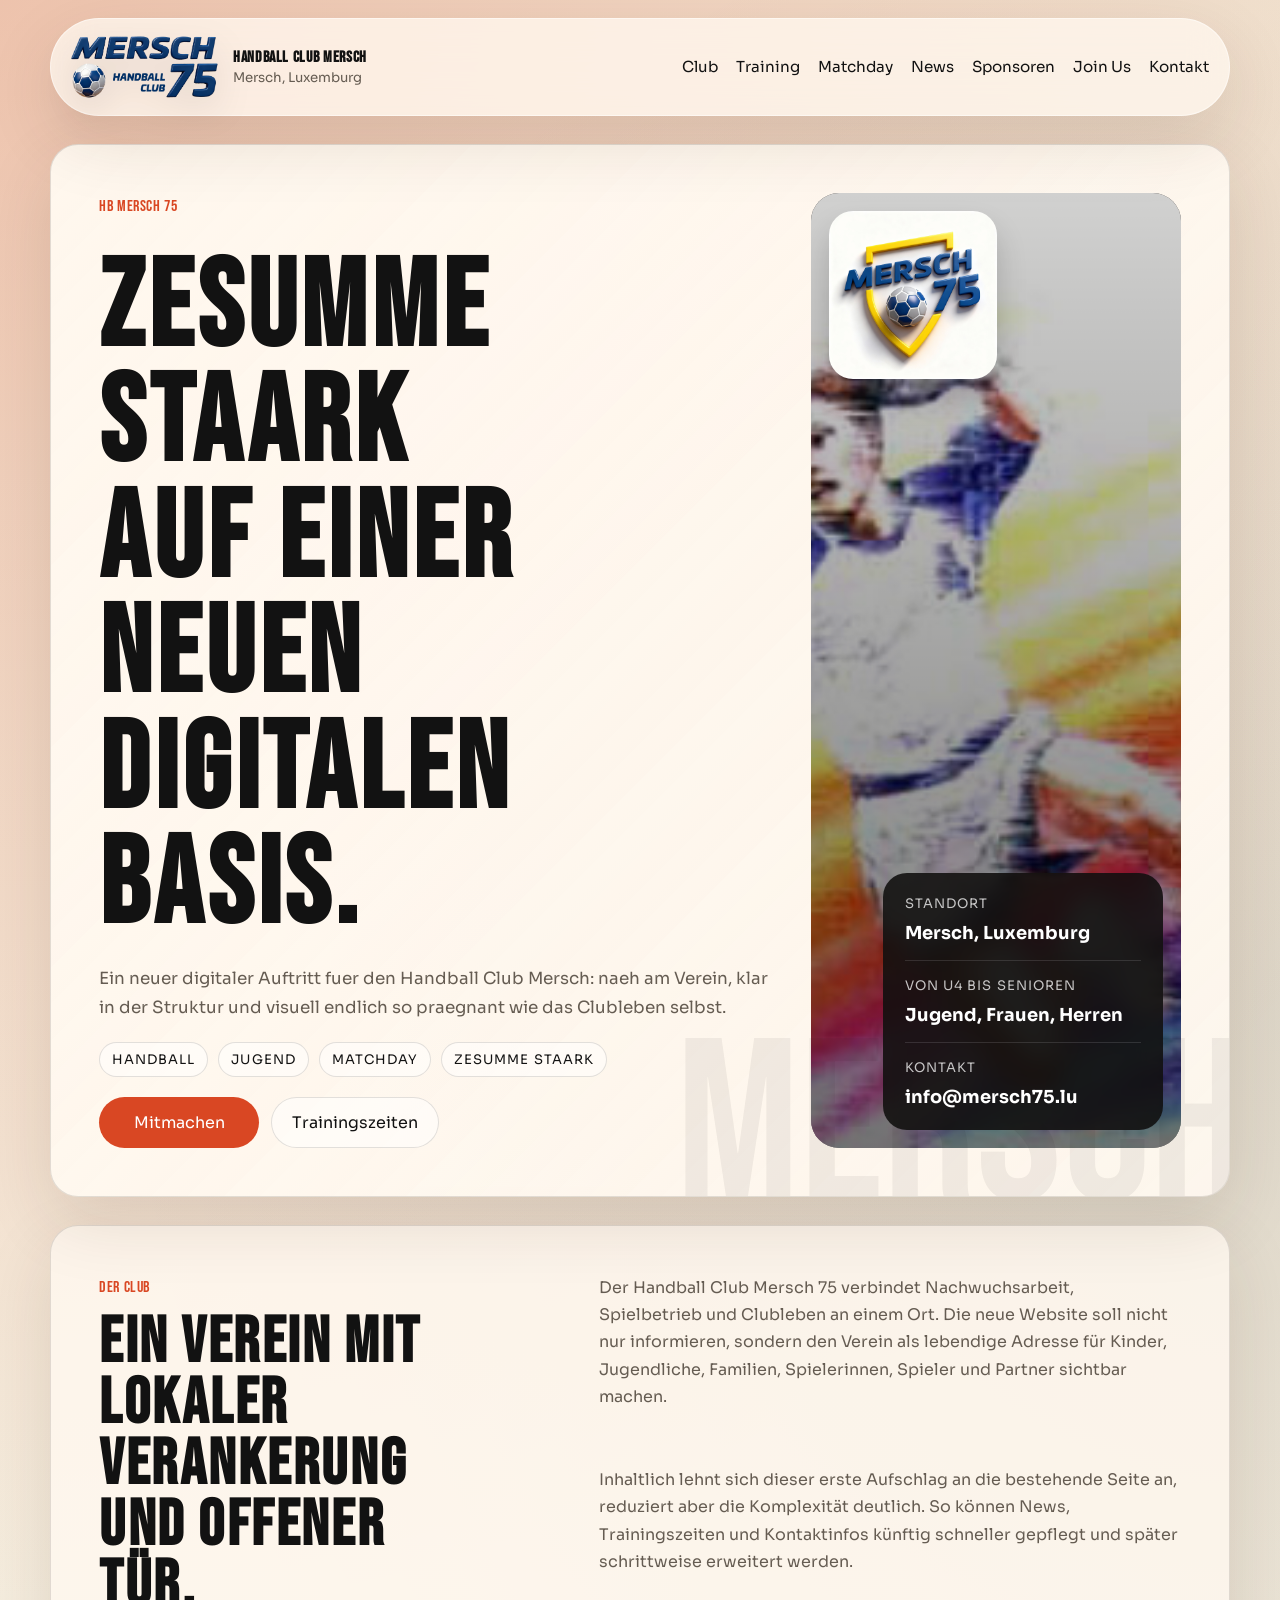
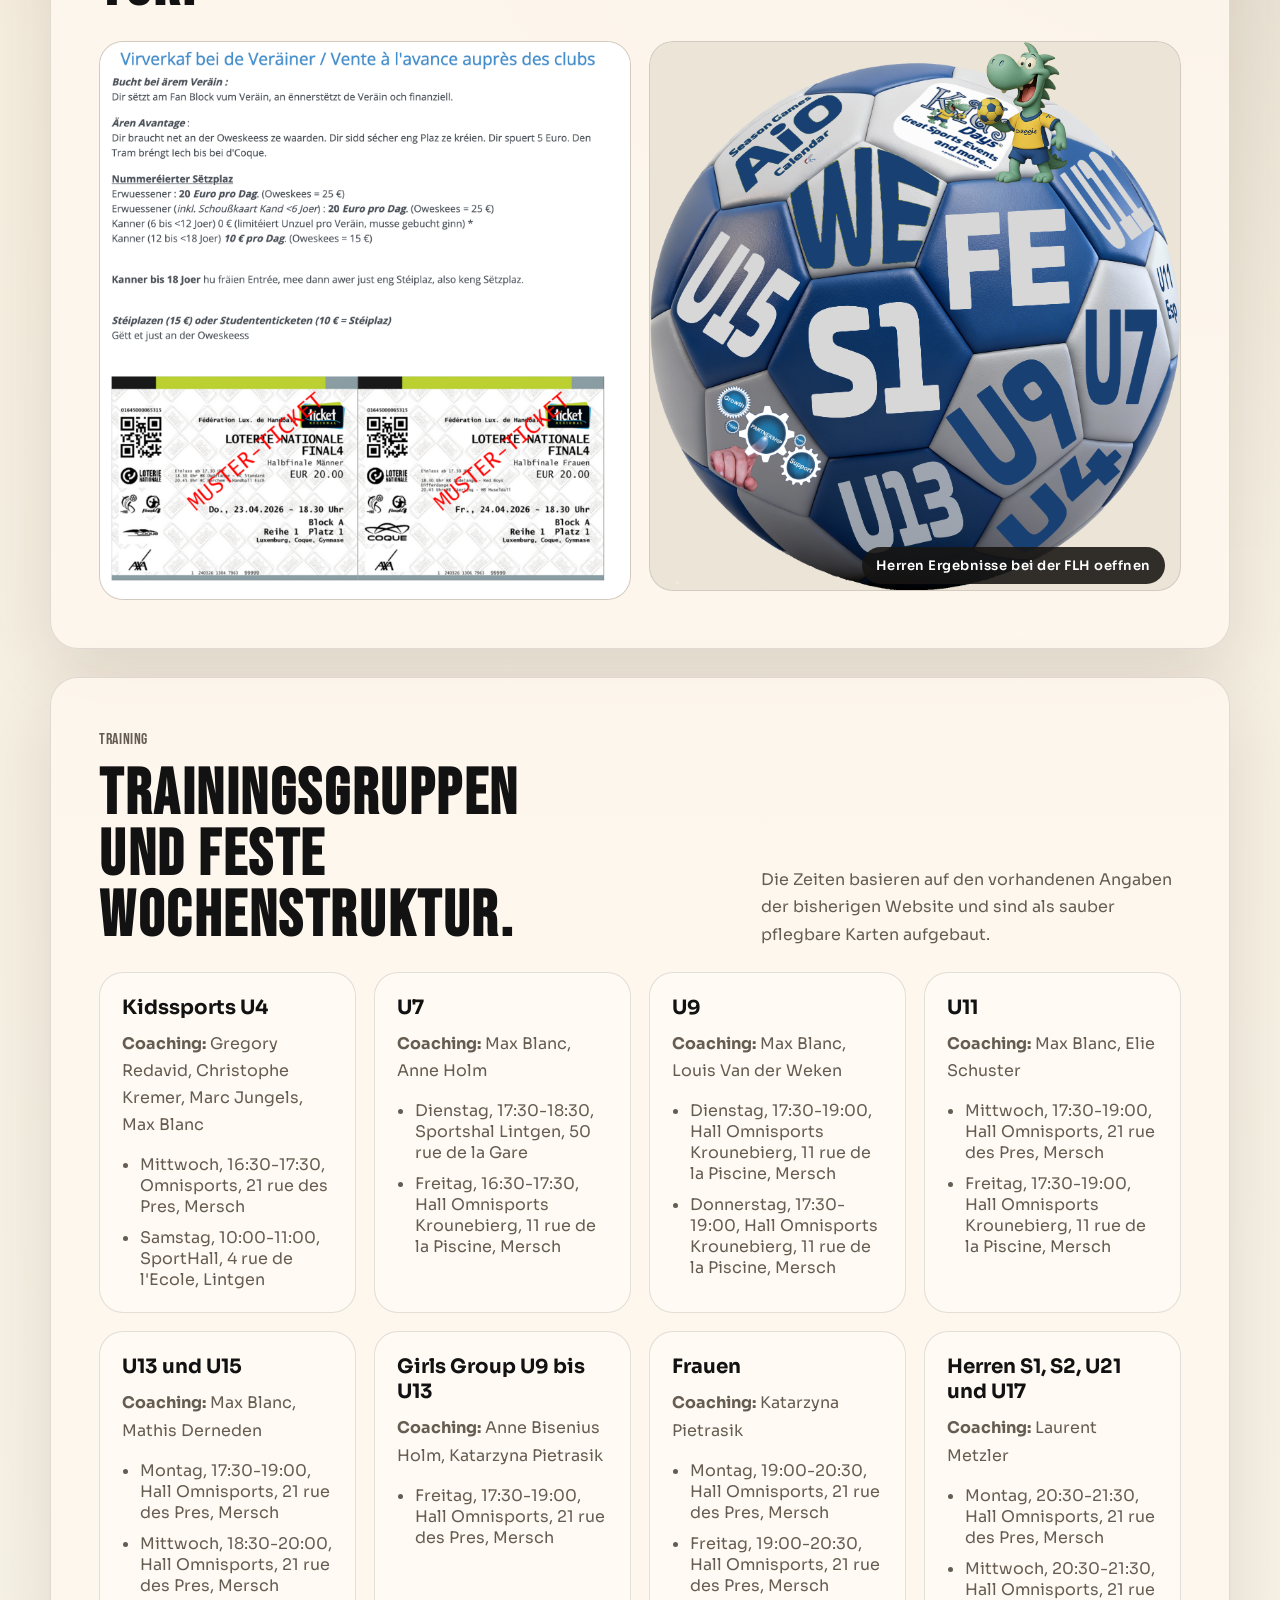
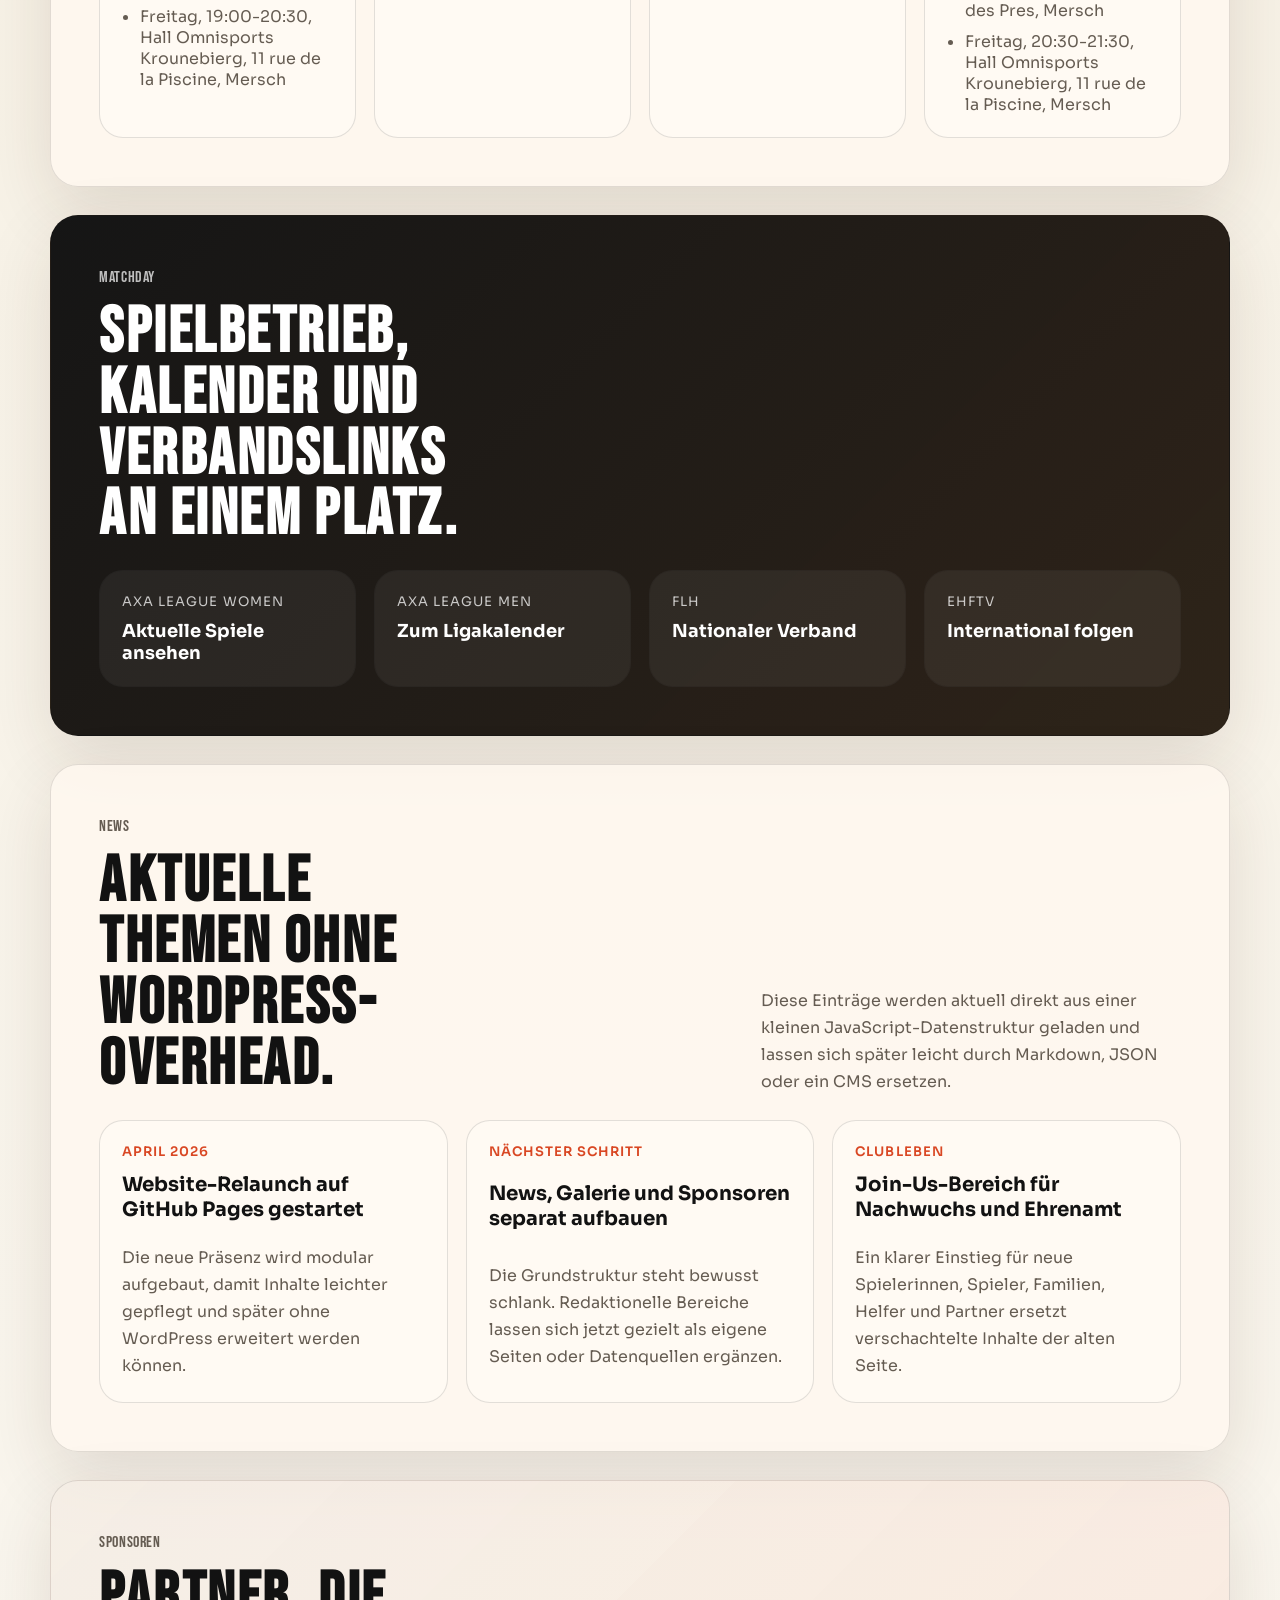
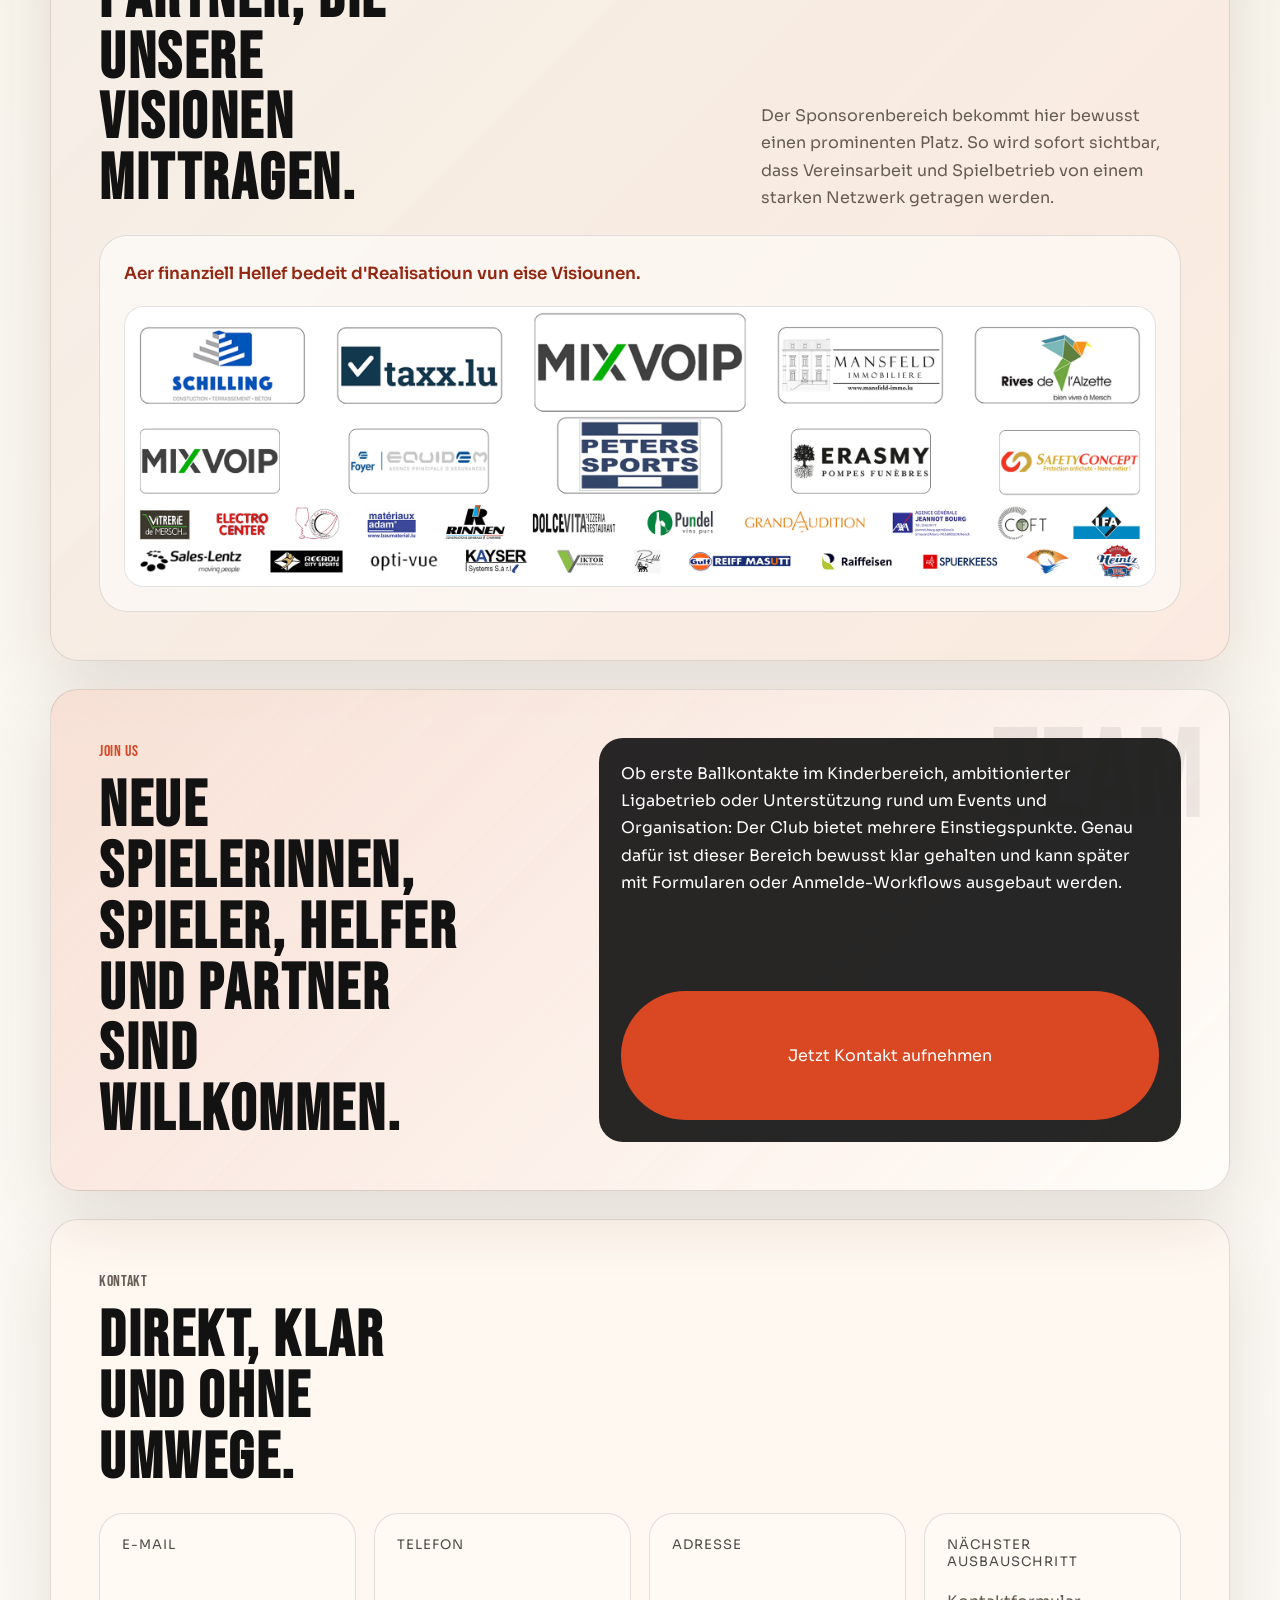
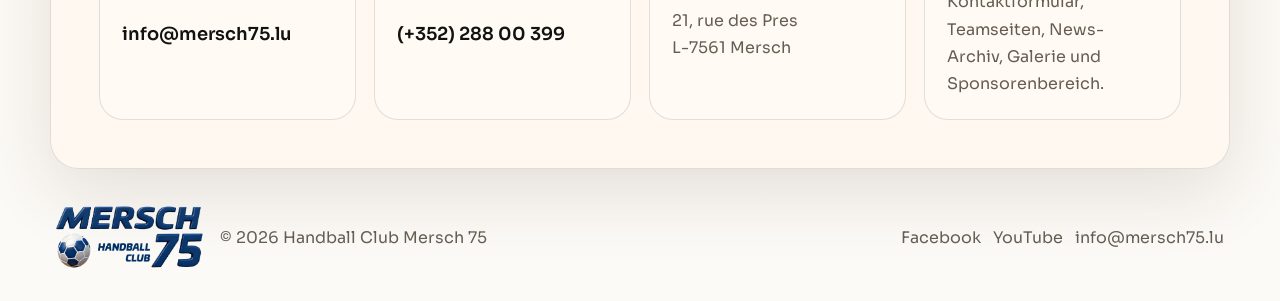
==== index.html @ 9cdd0c20 "Initial GitHub Pages site" ====
<!DOCTYPE html>
<html lang="de">
  <head>
    <meta charset="UTF-8" />
    <meta name="viewport" content="width=device-width, initial-scale=1.0" />
    <title>Handball Club Mersch 75</title>
    <meta
      name="description"
      content="Neue GitHub-Pages-Präsenz für den Handball Club Mersch 75 aus Luxemburg mit Training, Matchday, Clubinfos und Kontakt."
    />
    <link rel="preconnect" href="https://fonts.googleapis.com" />
    <link rel="preconnect" href="https://fonts.gstatic.com" crossorigin />
    <link
      href="https://fonts.googleapis.com/css2?family=Bebas+Neue&family=Sora:wght@400;500;600;700&display=swap"
      rel="stylesheet"
    />
    <link rel="stylesheet" href="styles.css" />
  </head>
  <body>
    <div class="page-shell">
      <header class="site-header">
        <a class="brand" href="#top" aria-label="Zur Startseite">
          <img
            class="brand-logo"
            src="assets/logo-main.png"
            alt="Logo Handball Club Mersch 75"
          />
          <span class="brand-copy">
            <strong>Handball Club Mersch</strong>
            <small>Mersch, Luxemburg</small>
          </span>
        </a>

        <button class="nav-toggle" type="button" aria-expanded="false" aria-controls="site-nav">
          Menu
        </button>

        <nav id="site-nav" class="site-nav" aria-label="Hauptnavigation">
          <a href="#club">Club</a>
          <a href="#training">Training</a>
          <a href="#matchday">Matchday</a>
          <a href="#news">News</a>
          <a href="#sponsors">Sponsoren</a>
          <a href="#join">Join Us</a>
          <a href="#contact">Kontakt</a>
        </nav>
      </header>

      <main id="top">
        <section class="hero section">
          <div class="hero-copy">
            <p class="eyebrow">HB Mersch 75</p>
            <h1>Zesumme staark auf einer neuen digitalen Basis.</h1>
            <p class="hero-text">
              Ein neuer digitaler Auftritt fuer den Handball Club Mersch: naeh am Verein, klar in
              der Struktur und visuell endlich so praegnant wie das Clubleben selbst.
            </p>
            <div class="hero-meta">
              <span>Handball</span>
              <span>Jugend</span>
              <span>Matchday</span>
              <span>Zesumme staark</span>
            </div>
            <div class="hero-actions">
              <a class="button button-primary" href="#join">Mitmachen</a>
              <a class="button button-secondary" href="#training">Trainingszeiten</a>
            </div>
          </div>

          <div class="hero-stage">
            <img
              class="hero-photo"
              src="assets/hero-handball.jpg"
              alt="Handballspieler in Aktion"
            />
            <aside class="hero-panel">
              <div class="hero-stat">
                <span>Standort</span>
                <strong>Mersch, Luxemburg</strong>
              </div>
              <div class="hero-stat">
                <span>Von U4 bis Senioren</span>
                <strong>Jugend, Frauen, Herren</strong>
              </div>
              <div class="hero-stat">
                <span>Kontakt</span>
                <strong>info@mersch75.lu</strong>
              </div>
            </aside>
            <img
              class="hero-emblem"
              src="assets/logo-3d.jpg"
              alt="3D Vereinslogo von Mersch 75"
            />
          </div>
        </section>

        <section id="club" class="section intro-grid">
          <div>
            <p class="eyebrow">Der Club</p>
            <h2>Ein Verein mit lokaler Verankerung und offener Tür.</h2>
          </div>
          <div class="stack-text">
            <p>
              Der Handball Club Mersch 75 verbindet Nachwuchsarbeit, Spielbetrieb und Clubleben an
              einem Ort. Die neue Website soll nicht nur informieren, sondern den Verein als
              lebendige Adresse für Kinder, Jugendliche, Familien, Spielerinnen, Spieler und
              Partner sichtbar machen.
            </p>
            <p>
              Inhaltlich lehnt sich dieser erste Aufschlag an die bestehende Seite an, reduziert
              aber die Komplexität deutlich. So können News, Trainingszeiten und Kontaktinfos
              künftig schneller gepflegt und später schrittweise erweitert werden.
            </p>
          </div>
          <div class="club-gallery">
            <img
              src="assets/final4.png"
              alt="Final4 FLH Grafik"
              loading="lazy"
            />
            <a
              class="interactive-card"
              href="https://www.flh.lu/playoffs/#/league?ogId=95&lId=153709&allGames=1"
              target="_blank"
              rel="noreferrer"
              aria-label="Zu den FLH Herren Ergebnissen"
            >
              <img
                src="assets/ball-graphic.png"
                alt="Grafik mit Handballmotiv von Mersch 75"
                loading="lazy"
              />
              <span class="interactive-card-label">Herren Ergebnisse bei der FLH oeffnen</span>
            </a>
          </div>
        </section>

        <section id="training" class="section">
          <div class="section-heading">
            <div>
              <p class="eyebrow">Training</p>
              <h2>Trainingsgruppen und feste Wochenstruktur.</h2>
            </div>
            <p>
              Die Zeiten basieren auf den vorhandenen Angaben der bisherigen Website und sind als
              sauber pflegbare Karten aufgebaut.
            </p>
          </div>
          <div id="training-grid" class="card-grid"></div>
        </section>

        <section id="matchday" class="section band">
          <div class="section-heading">
            <div>
              <p class="eyebrow">Matchday</p>
              <h2>Spielbetrieb, Kalender und Verbandslinks an einem Platz.</h2>
            </div>
          </div>
          <div class="link-panels">
            <a class="link-panel" href="https://www.flh.lu/playoffs/#/league?ogId=95&lId=154121&allGames=1" target="_blank" rel="noreferrer">
              <span>AXA League Women</span>
              <strong>Aktuelle Spiele ansehen</strong>
            </a>
            <a class="link-panel" href="https://www.flh.lu/playoffs/#/league?ogId=95&lId=153709&allGames=1" target="_blank" rel="noreferrer">
              <span>AXA League Men</span>
              <strong>Zum Ligakalender</strong>
            </a>
            <a class="link-panel" href="https://www.flh.lu/" target="_blank" rel="noreferrer">
              <span>FLH</span>
              <strong>Nationaler Verband</strong>
            </a>
            <a class="link-panel" href="https://ehftv.com/home" target="_blank" rel="noreferrer">
              <span>EHFTV</span>
              <strong>International folgen</strong>
            </a>
          </div>
        </section>

        <section id="news" class="section">
          <div class="section-heading">
            <div>
              <p class="eyebrow">News</p>
              <h2>Aktuelle Themen ohne WordPress-Overhead.</h2>
            </div>
            <p>
              Diese Einträge werden aktuell direkt aus einer kleinen JavaScript-Datenstruktur
              geladen und lassen sich später leicht durch Markdown, JSON oder ein CMS ersetzen.
            </p>
          </div>
          <div id="news-list" class="news-list"></div>
        </section>

        <section id="sponsors" class="section sponsors-section">
          <div class="section-heading">
            <div>
              <p class="eyebrow">Sponsoren</p>
              <h2>Partner, die unsere Visionen mittragen.</h2>
            </div>
            <p>
              Der Sponsorenbereich bekommt hier bewusst einen prominenten Platz. So wird sofort
              sichtbar, dass Vereinsarbeit und Spielbetrieb von einem starken Netzwerk getragen
              werden.
            </p>
          </div>
          <div class="sponsors-frame">
            <p class="sponsors-copy">Aer finanziell Hellef bedeit d'Realisatioun vun eise Visiounen.</p>
            <img
              class="sponsors-image"
              src="assets/sponsors.jpg"
              alt="Sponsoren des Handball Club Mersch 75"
              loading="lazy"
            />
          </div>
        </section>

        <section id="join" class="section join-section">
          <div>
            <p class="eyebrow">Join Us</p>
            <h2>Neue Spielerinnen, Spieler, Helfer und Partner sind willkommen.</h2>
          </div>
          <div class="join-box">
            <p>
              Ob erste Ballkontakte im Kinderbereich, ambitionierter Ligabetrieb oder Unterstützung
              rund um Events und Organisation: Der Club bietet mehrere Einstiegspunkte. Genau dafür
              ist dieser Bereich bewusst klar gehalten und kann später mit Formularen oder Anmelde-Workflows
              ausgebaut werden.
            </p>
            <a class="button button-primary" href="mailto:info@mersch75.lu?subject=Interesse%20an%20HB%20Mersch%2075">
              Jetzt Kontakt aufnehmen
            </a>
          </div>
        </section>

        <section id="contact" class="section contact-section">
          <div class="section-heading">
            <div>
              <p class="eyebrow">Kontakt</p>
              <h2>Direkt, klar und ohne Umwege.</h2>
            </div>
          </div>
          <div class="contact-grid">
            <article class="contact-card">
              <span>E-Mail</span>
              <a href="mailto:info@mersch75.lu">info@mersch75.lu</a>
            </article>
            <article class="contact-card">
              <span>Telefon</span>
              <a href="tel:+35228800399">(+352) 288 00 399</a>
            </article>
            <article class="contact-card">
              <span>Adresse</span>
              <p>21, rue des Pres<br />L-7561 Mersch</p>
            </article>
            <article class="contact-card">
              <span>Nächster Ausbauschritt</span>
              <p>Kontaktformular, Teamseiten, News-Archiv, Galerie und Sponsorenbereich.</p>
            </article>
          </div>
        </section>
      </main>

      <footer class="site-footer">
        <div class="footer-brand">
          <img
            src="assets/logo-footer.png"
            alt="Handball Club Mersch 75 Wortmarke"
          />
          <p>© <span id="year"></span> Handball Club Mersch 75</p>
        </div>
        <div class="footer-links">
          <a href="https://www.facebook.com/" target="_blank" rel="noreferrer">Facebook</a>
          <a href="https://www.youtube.com/" target="_blank" rel="noreferrer">YouTube</a>
          <a href="mailto:info@mersch75.lu">info@mersch75.lu</a>
        </div>
      </footer>
    </div>

    <script src="script.js"></script>
  </body>
</html>
---- styles.css ----
:root {
  --bg: #f6f0e3;
  --surface: rgba(255, 248, 239, 0.82);
  --surface-strong: #fffaf3;
  --ink: #121212;
  --muted: #655c52;
  --brand: #d94723;
  --brand-dark: #932712;
  --accent: #171513;
  --line: rgba(23, 21, 19, 0.12);
  --shadow: 0 24px 70px rgba(55, 31, 16, 0.12);
  --radius: 28px;
}

* {
  box-sizing: border-box;
}

html {
  scroll-behavior: smooth;
}

body {
  margin: 0;
  min-height: 100vh;
  font-family: "Sora", sans-serif;
  color: var(--ink);
  background:
    radial-gradient(circle at top left, rgba(217, 71, 35, 0.24), transparent 24%),
    radial-gradient(circle at right 15%, rgba(18, 18, 18, 0.1), transparent 20%),
    linear-gradient(180deg, #f4ead8 0%, var(--bg) 38%, #fcfaf6 100%);
}

a {
  color: inherit;
  text-decoration: none;
}

p {
  margin: 0;
  line-height: 1.7;
}

.page-shell {
  width: min(1180px, calc(100% - 32px));
  margin: 0 auto;
  padding-bottom: 32px;
}

.site-header {
  position: sticky;
  top: 16px;
  z-index: 10;
  display: flex;
  align-items: center;
  justify-content: space-between;
  gap: 18px;
  margin: 18px 0 28px;
  padding: 16px 20px;
  border: 1px solid rgba(255, 255, 255, 0.5);
  border-radius: 999px;
  background: rgba(255, 248, 239, 0.78);
  backdrop-filter: blur(18px);
  box-shadow: var(--shadow);
}

.brand {
  display: flex;
  align-items: center;
  gap: 14px;
}

.brand-logo {
  width: clamp(92px, 12vw, 148px);
  height: auto;
  object-fit: contain;
  filter: drop-shadow(0 12px 18px rgba(0, 0, 0, 0.12));
}

.brand-copy {
  display: flex;
  flex-direction: column;
  gap: 2px;
}

.brand-copy strong,
.eyebrow,
h1,
h2 {
  font-family: "Bebas Neue", sans-serif;
  letter-spacing: 0.04em;
}

.brand-copy small,
.site-nav a,
.hero-text,
.section-heading p,
.stack-text,
.contact-card p {
  color: var(--muted);
}

.site-nav {
  display: flex;
  align-items: center;
  gap: 18px;
}

.site-nav a {
  position: relative;
  font-size: 0.95rem;
  color: var(--ink);
}

.site-nav a::after {
  content: "";
  position: absolute;
  left: 0;
  bottom: -5px;
  width: 100%;
  height: 2px;
  transform: scaleX(0);
  transform-origin: left;
  background: var(--brand);
  transition: transform 160ms ease;
}

.site-nav a:hover::after,
.site-nav a:focus-visible::after {
  transform: scaleX(1);
}

.nav-toggle {
  display: none;
  border: 0;
  background: var(--accent);
  color: #fff;
  padding: 12px 16px;
  border-radius: 999px;
  font: inherit;
}

.section {
  margin-bottom: 28px;
  padding: clamp(28px, 4vw, 48px);
  border: 1px solid var(--line);
  border-radius: var(--radius);
  background: var(--surface);
  box-shadow: var(--shadow);
}

.hero {
  display: grid;
  grid-template-columns: minmax(0, 1.3fr) minmax(280px, 0.7fr);
  gap: 24px;
  min-height: 72vh;
  align-items: end;
  overflow: hidden;
  background:
    linear-gradient(135deg, rgba(255, 248, 239, 0.86), rgba(255, 248, 239, 0.62)),
    var(--surface);
}

.hero::after {
  content: "MERSCH";
  position: absolute;
  right: -18px;
  bottom: -26px;
  font-family: "Bebas Neue", sans-serif;
  font-size: clamp(7rem, 18vw, 15rem);
  line-height: 0.8;
  color: rgba(21, 21, 21, 0.06);
  pointer-events: none;
}

.hero,
.join-section {
  position: relative;
}

.eyebrow {
  display: inline-block;
  margin-bottom: 12px;
  color: var(--brand);
  font-size: 1rem;
}

h1,
h2 {
  margin: 0;
  line-height: 0.95;
  text-transform: uppercase;
}

h1 {
  max-width: 10ch;
  font-size: clamp(4rem, 10vw, 7.6rem);
}

h2 {
  max-width: 14ch;
  font-size: clamp(2.4rem, 5vw, 4.2rem);
}

.hero-copy {
  position: relative;
  z-index: 1;
  display: flex;
  flex-direction: column;
  justify-content: flex-end;
  gap: 20px;
}

.hero-meta {
  display: flex;
  flex-wrap: wrap;
  gap: 10px;
}

.hero-meta span {
  padding: 8px 12px;
  border: 1px solid rgba(23, 21, 19, 0.12);
  border-radius: 999px;
  background: rgba(255, 255, 255, 0.52);
  font-size: 0.82rem;
  text-transform: uppercase;
  letter-spacing: 0.08em;
}

.hero-text {
  max-width: 62ch;
  font-size: 1.05rem;
}

.hero-actions,
.footer-links {
  display: flex;
  flex-wrap: wrap;
  gap: 12px;
}

.button {
  display: inline-flex;
  align-items: center;
  justify-content: center;
  min-width: 160px;
  padding: 14px 20px;
  border-radius: 999px;
  transition:
    transform 180ms ease,
    background 180ms ease,
    color 180ms ease;
}

.button:hover,
.button:focus-visible {
  transform: translateY(-2px);
}

.button-primary {
  background: var(--brand);
  color: #fff;
}

.button-primary:hover,
.button-primary:focus-visible {
  background: var(--brand-dark);
}

.button-secondary {
  border: 1px solid var(--line);
  background: rgba(255, 255, 255, 0.52);
}

.hero-panel,
.join-box {
  position: relative;
  z-index: 1;
  display: grid;
  gap: 16px;
  align-self: stretch;
  padding: 22px;
  border-radius: 24px;
  background: rgba(21, 21, 21, 0.92);
  color: #fff;
}

.hero-stage {
  position: relative;
  min-height: 100%;
  border-radius: 28px;
  overflow: hidden;
  background: #1a1714;
}

.hero-photo {
  position: absolute;
  inset: 0;
  width: 100%;
  height: 100%;
  object-fit: cover;
  opacity: 0.82;
}

.hero-stage::after {
  content: "";
  position: absolute;
  inset: 0;
  background: linear-gradient(180deg, rgba(0, 0, 0, 0.02), rgba(0, 0, 0, 0.46));
}

.hero-stage .hero-panel {
  position: absolute;
  right: 18px;
  bottom: 18px;
  width: min(280px, calc(100% - 36px));
  background: rgba(16, 15, 14, 0.88);
  backdrop-filter: blur(12px);
}

.hero-emblem {
  position: absolute;
  left: 18px;
  top: 18px;
  width: clamp(104px, 20vw, 168px);
  z-index: 1;
  border-radius: 24px;
  box-shadow: 0 18px 30px rgba(0, 0, 0, 0.18);
}

.hero-stat {
  padding-bottom: 16px;
  border-bottom: 1px solid rgba(255, 255, 255, 0.12);
}

.hero-stat:last-child {
  padding-bottom: 0;
  border-bottom: 0;
}

.hero-stat span,
.contact-card span,
.link-panel span {
  display: block;
  margin-bottom: 10px;
  font-size: 0.82rem;
  text-transform: uppercase;
  letter-spacing: 0.08em;
  opacity: 0.75;
}

.hero-stat strong,
.contact-card a,
.link-panel strong {
  font-size: 1.12rem;
}

.intro-grid,
.section-heading,
.join-section,
.contact-grid {
  display: grid;
  gap: 24px;
}

.intro-grid,
.join-section {
  grid-template-columns: minmax(0, 0.9fr) minmax(0, 1.1fr);
}

.stack-text {
  display: grid;
  gap: 14px;
}

.club-gallery {
  display: grid;
  grid-template-columns: repeat(2, minmax(0, 1fr));
  gap: 18px;
  grid-column: 1 / -1;
}

.club-gallery img {
  width: 100%;
  min-height: 220px;
  border-radius: 24px;
  object-fit: cover;
  border: 1px solid var(--line);
  background: #ece4d7;
}

.interactive-card {
  position: relative;
  display: block;
  border-radius: 24px;
  overflow: hidden;
}

.interactive-card img {
  display: block;
  transition:
    transform 180ms ease,
    filter 180ms ease;
}

.interactive-card-label {
  position: absolute;
  right: 16px;
  bottom: 16px;
  z-index: 1;
  padding: 10px 14px;
  border-radius: 999px;
  background: rgba(23, 21, 19, 0.88);
  color: #fff;
  font-size: 0.82rem;
  font-weight: 600;
  letter-spacing: 0.04em;
}

.interactive-card:hover img,
.interactive-card:focus-visible img {
  transform: scale(1.03);
  filter: saturate(1.05);
}

.section-heading {
  grid-template-columns: minmax(0, 1fr) minmax(280px, 420px);
  align-items: end;
  margin-bottom: 24px;
}

.card-grid,
.news-list,
.contact-grid,
.link-panels {
  display: grid;
  gap: 18px;
}

.card-grid {
  grid-template-columns: repeat(auto-fit, minmax(230px, 1fr));
}

.training-card,
.news-card,
.contact-card,
.link-panel {
  padding: 22px;
  border: 1px solid var(--line);
  border-radius: 24px;
  background: var(--surface-strong);
}

.training-card h3,
.news-card h3 {
  margin: 0 0 10px;
  font-size: 1.24rem;
}

.training-card p,
.training-card li,
.news-card p {
  color: var(--muted);
}

.training-card ul {
  margin: 16px 0 0;
  padding-left: 18px;
  display: grid;
  gap: 10px;
}

.band {
  background:
    linear-gradient(135deg, rgba(21, 21, 21, 0.96), rgba(48, 37, 26, 0.92)),
    var(--accent);
  color: #fff;
}

.band .section-heading p {
  color: rgba(255, 255, 255, 0.72);
}

.link-panels {
  grid-template-columns: repeat(auto-fit, minmax(220px, 1fr));
}

.link-panel {
  background: rgba(255, 255, 255, 0.06);
  color: #fff;
}

.link-panel:hover,
.link-panel:focus-visible {
  transform: translateY(-4px);
}

.news-list {
  grid-template-columns: repeat(auto-fit, minmax(260px, 1fr));
}

.news-card {
  display: grid;
  gap: 12px;
}

.news-card time {
  color: var(--brand);
  font-size: 0.82rem;
  font-weight: 600;
  letter-spacing: 0.08em;
  text-transform: uppercase;
}

.join-section {
  align-items: center;
  background:
    linear-gradient(135deg, rgba(197, 58, 28, 0.12), rgba(255, 255, 255, 0.56)),
    var(--surface);
}

.join-section::before {
  content: "TEAM";
  position: absolute;
  right: 24px;
  top: 12px;
  font-family: "Bebas Neue", sans-serif;
  font-size: clamp(5rem, 10vw, 8rem);
  color: rgba(21, 21, 21, 0.07);
}

.sponsors-section {
  background:
    linear-gradient(135deg, rgba(23, 21, 19, 0.04), rgba(217, 71, 35, 0.08)),
    var(--surface);
}

.sponsors-frame {
  display: grid;
  gap: 18px;
  padding: 24px;
  border: 1px solid var(--line);
  border-radius: 28px;
  background: rgba(255, 255, 255, 0.5);
}

.sponsors-copy {
  max-width: 42ch;
  color: var(--brand-dark);
  font-size: 1.05rem;
  font-weight: 600;
}

.sponsors-image {
  width: 100%;
  border-radius: 20px;
  border: 1px solid var(--line);
  object-fit: cover;
  background: #fff;
}

.join-box {
  min-height: 100%;
}

.contact-grid {
  grid-template-columns: repeat(auto-fit, minmax(220px, 1fr));
}

.contact-card {
  display: grid;
  gap: 8px;
}

.contact-card a {
  font-weight: 600;
}

.site-footer {
  display: flex;
  align-items: center;
  justify-content: space-between;
  gap: 18px;
  padding: 8px 6px 0;
  color: var(--muted);
}

.footer-brand {
  display: flex;
  align-items: center;
  gap: 16px;
}

.footer-brand img {
  width: clamp(96px, 12vw, 148px);
  height: auto;
}

@media (max-width: 920px) {
  .site-header {
    border-radius: 28px;
    align-items: flex-start;
  }

  .nav-toggle {
    display: inline-flex;
  }

  .site-nav {
    position: absolute;
    top: calc(100% + 10px);
    right: 0;
    left: 0;
    display: none;
    flex-direction: column;
    align-items: flex-start;
    padding: 18px 20px;
    border: 1px solid var(--line);
    border-radius: 24px;
    background: rgba(255, 248, 239, 0.96);
  }

  .site-nav.is-open {
    display: flex;
  }

  .hero,
  .intro-grid,
  .join-section,
  .section-heading {
    grid-template-columns: 1fr;
  }

  .hero-stage {
    min-height: 460px;
  }

  .club-gallery {
    grid-template-columns: 1fr;
  }

  h1 {
    max-width: none;
  }

  h2 {
    max-width: none;
  }

  .site-footer {
    flex-direction: column;
    align-items: flex-start;
  }

  .footer-brand {
    flex-direction: column;
    align-items: flex-start;
  }
}

@media (max-width: 640px) {
  .page-shell {
    width: min(100% - 20px, 1180px);
  }

  .site-header {
    top: 10px;
    margin-top: 10px;
    padding: 14px 16px;
  }

  .brand-logo {
    width: 92px;
  }

  .section {
    padding: 24px 18px;
    border-radius: 24px;
  }

  .hero {
    min-height: auto;
  }

  .hero-stage {
    min-height: 380px;
  }

  .hero-stage .hero-panel {
    right: 12px;
    bottom: 12px;
    width: calc(100% - 24px);
  }

  .hero-emblem {
    left: 12px;
    top: 12px;
    width: 100px;
  }
}
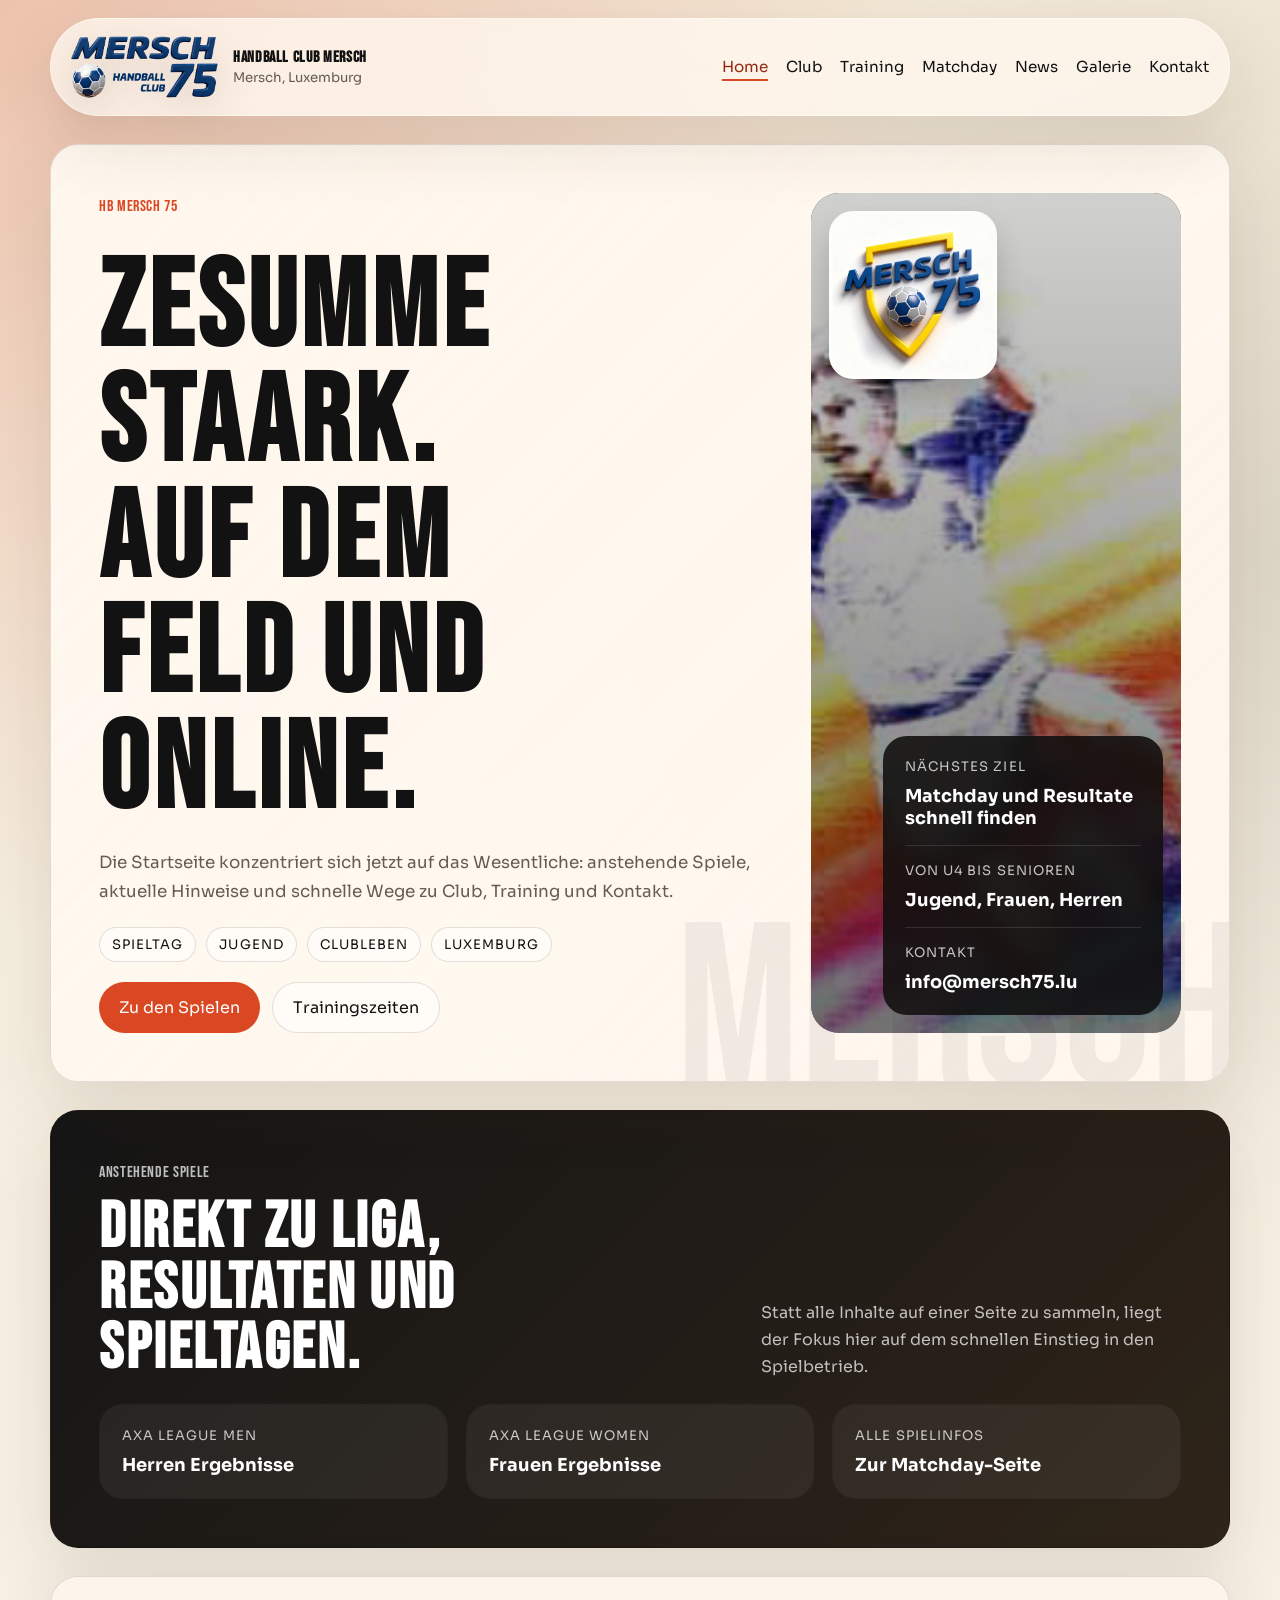
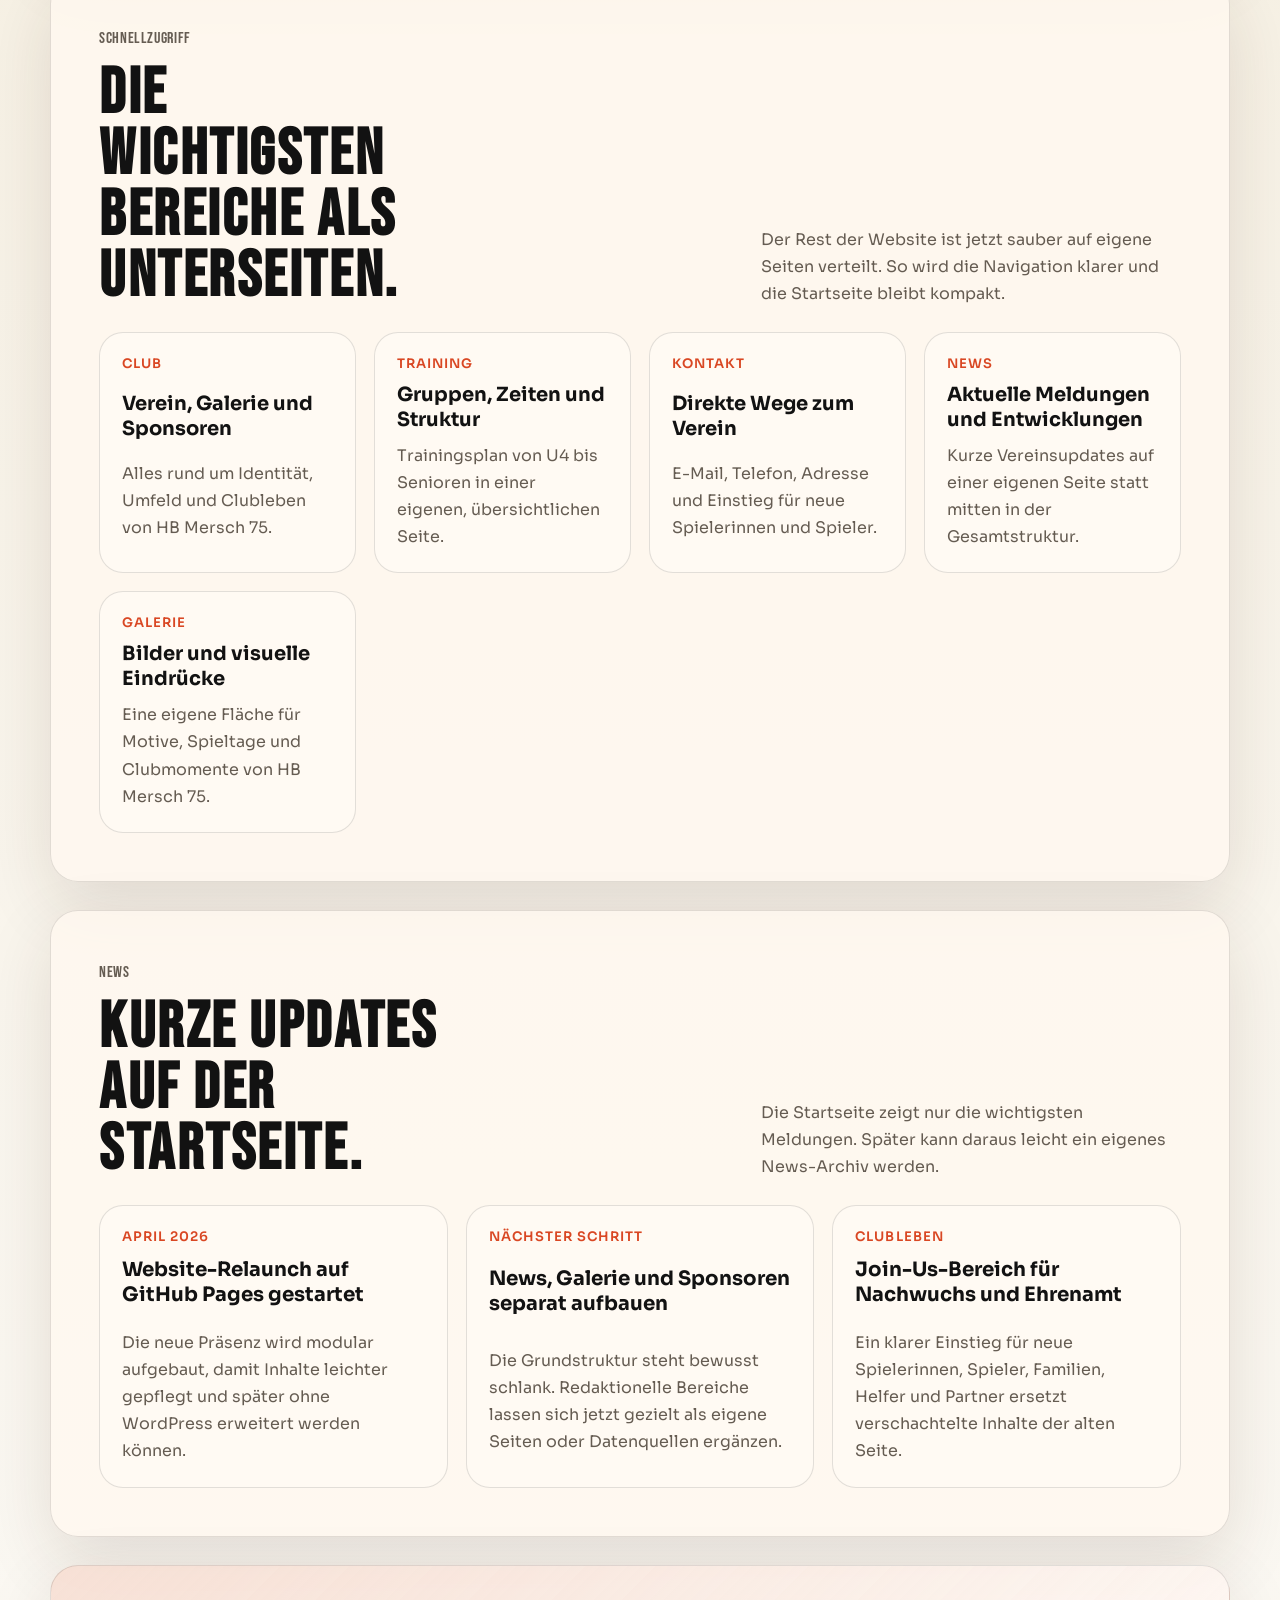
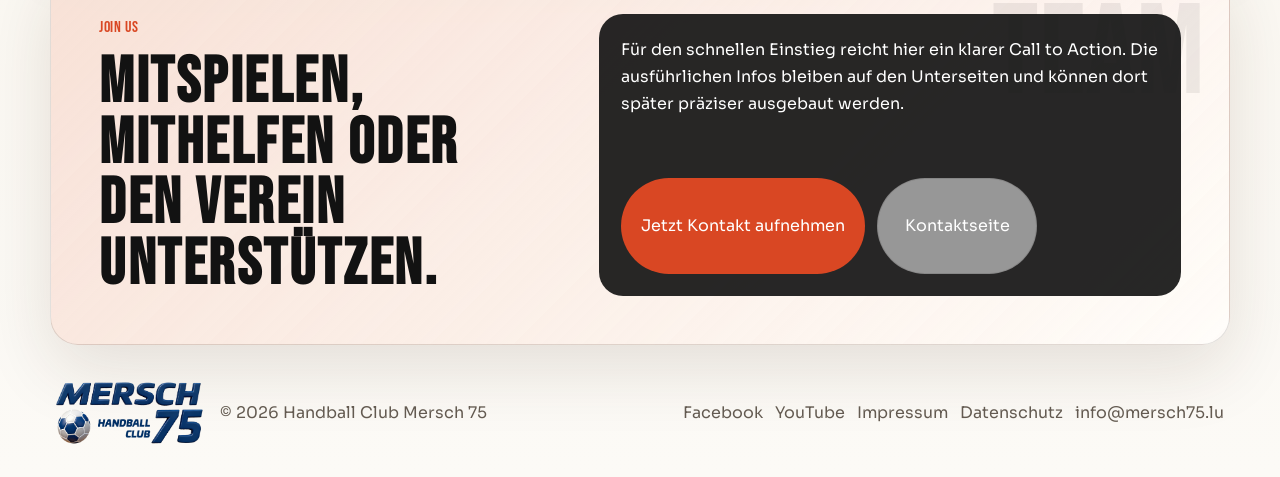
==== commit 25a6e747: "Add news, gallery, and legal pages" ====
--- a/index.html
+++ b/index.html
@@ -6,7 +6,7 @@
     <title>Handball Club Mersch 75</title>
     <meta
       name="description"
-      content="Neue GitHub-Pages-Präsenz für den Handball Club Mersch 75 aus Luxemburg mit Training, Matchday, Clubinfos und Kontakt."
+      content="Startseite des Handball Club Mersch 75 mit Matchday, News und den wichtigsten Schnellzugriffen."
     />
     <link rel="preconnect" href="https://fonts.googleapis.com" />
     <link rel="preconnect" href="https://fonts.gstatic.com" crossorigin />
@@ -19,7 +19,7 @@
   <body>
     <div class="page-shell">
       <header class="site-header">
-        <a class="brand" href="#top" aria-label="Zur Startseite">
+        <a class="brand" href="index.html" aria-label="Zur Startseite">
           <img
             class="brand-logo"
             src="assets/logo-main.png"
@@ -36,34 +36,34 @@
         </button>
 
         <nav id="site-nav" class="site-nav" aria-label="Hauptnavigation">
-          <a href="#club">Club</a>
-          <a href="#training">Training</a>
-          <a href="#matchday">Matchday</a>
-          <a href="#news">News</a>
-          <a href="#sponsors">Sponsoren</a>
-          <a href="#join">Join Us</a>
-          <a href="#contact">Kontakt</a>
+          <a class="current" href="index.html">Home</a>
+          <a href="club.html">Club</a>
+          <a href="training.html">Training</a>
+          <a href="matchday.html">Matchday</a>
+          <a href="news.html">News</a>
+          <a href="galerie.html">Galerie</a>
+          <a href="contact.html">Kontakt</a>
         </nav>
       </header>
 
-      <main id="top">
+      <main>
         <section class="hero section">
           <div class="hero-copy">
             <p class="eyebrow">HB Mersch 75</p>
-            <h1>Zesumme staark auf einer neuen digitalen Basis.</h1>
+            <h1>Zesumme staark. Auf dem Feld und online.</h1>
             <p class="hero-text">
-              Ein neuer digitaler Auftritt fuer den Handball Club Mersch: naeh am Verein, klar in
-              der Struktur und visuell endlich so praegnant wie das Clubleben selbst.
+              Die Startseite konzentriert sich jetzt auf das Wesentliche: anstehende Spiele,
+              aktuelle Hinweise und schnelle Wege zu Club, Training und Kontakt.
             </p>
             <div class="hero-meta">
-              <span>Handball</span>
+              <span>Spieltag</span>
               <span>Jugend</span>
-              <span>Matchday</span>
-              <span>Zesumme staark</span>
+              <span>Clubleben</span>
+              <span>Luxemburg</span>
             </div>
             <div class="hero-actions">
-              <a class="button button-primary" href="#join">Mitmachen</a>
-              <a class="button button-secondary" href="#training">Trainingszeiten</a>
+              <a class="button button-primary" href="matchday.html">Zu den Spielen</a>
+              <a class="button button-secondary" href="training.html">Trainingszeiten</a>
             </div>
           </div>
 
@@ -75,8 +75,8 @@
             />
             <aside class="hero-panel">
               <div class="hero-stat">
-                <span>Standort</span>
-                <strong>Mersch, Luxemburg</strong>
+                <span>Nächstes Ziel</span>
+                <strong>Matchday und Resultate schnell finden</strong>
               </div>
               <div class="hero-stat">
                 <span>Von U4 bis Senioren</span>
@@ -95,167 +95,103 @@
           </div>
         </section>
 
-        <section id="club" class="section intro-grid">
-          <div>
-            <p class="eyebrow">Der Club</p>
-            <h2>Ein Verein mit lokaler Verankerung und offener Tür.</h2>
-          </div>
-          <div class="stack-text">
-            <p>
-              Der Handball Club Mersch 75 verbindet Nachwuchsarbeit, Spielbetrieb und Clubleben an
-              einem Ort. Die neue Website soll nicht nur informieren, sondern den Verein als
-              lebendige Adresse für Kinder, Jugendliche, Familien, Spielerinnen, Spieler und
-              Partner sichtbar machen.
-            </p>
-            <p>
-              Inhaltlich lehnt sich dieser erste Aufschlag an die bestehende Seite an, reduziert
-              aber die Komplexität deutlich. So können News, Trainingszeiten und Kontaktinfos
-              künftig schneller gepflegt und später schrittweise erweitert werden.
-            </p>
-          </div>
-          <div class="club-gallery">
-            <img
-              src="assets/final4.png"
-              alt="Final4 FLH Grafik"
-              loading="lazy"
-            />
-            <a
-              class="interactive-card"
-              href="https://www.flh.lu/playoffs/#/league?ogId=95&lId=153709&allGames=1"
-              target="_blank"
-              rel="noreferrer"
-              aria-label="Zu den FLH Herren Ergebnissen"
-            >
-              <img
-                src="assets/ball-graphic.png"
-                alt="Grafik mit Handballmotiv von Mersch 75"
-                loading="lazy"
-              />
-              <span class="interactive-card-label">Herren Ergebnisse bei der FLH oeffnen</span>
-            </a>
-          </div>
-        </section>
-
-        <section id="training" class="section">
+        <section class="section band">
           <div class="section-heading">
             <div>
-              <p class="eyebrow">Training</p>
-              <h2>Trainingsgruppen und feste Wochenstruktur.</h2>
-            </div>
-            <p>
-              Die Zeiten basieren auf den vorhandenen Angaben der bisherigen Website und sind als
-              sauber pflegbare Karten aufgebaut.
-            </p>
-          </div>
-          <div id="training-grid" class="card-grid"></div>
-        </section>
-
-        <section id="matchday" class="section band">
+              <p class="eyebrow">Anstehende Spiele</p>
+              <h2>Direkt zu Liga, Resultaten und Spieltagen.</h2>
+            </div>
+            <p>
+              Statt alle Inhalte auf einer Seite zu sammeln, liegt der Fokus hier auf dem schnellen
+              Einstieg in den Spielbetrieb.
+            </p>
+          </div>
+          <div class="link-panels">
+            <a class="link-panel" href="https://www.flh.lu/playoffs/#/league?ogId=95&lId=153709&allGames=1" target="_blank" rel="noreferrer">
+              <span>AXA League Men</span>
+              <strong>Herren Ergebnisse</strong>
+            </a>
+            <a class="link-panel" href="https://www.flh.lu/playoffs/#/league?ogId=95&lId=154121&allGames=1" target="_blank" rel="noreferrer">
+              <span>AXA League Women</span>
+              <strong>Frauen Ergebnisse</strong>
+            </a>
+            <a class="link-panel" href="matchday.html">
+              <span>Alle Spielinfos</span>
+              <strong>Zur Matchday-Seite</strong>
+            </a>
+          </div>
+        </section>
+
+        <section class="section">
           <div class="section-heading">
             <div>
-              <p class="eyebrow">Matchday</p>
-              <h2>Spielbetrieb, Kalender und Verbandslinks an einem Platz.</h2>
-            </div>
-          </div>
-          <div class="link-panels">
-            <a class="link-panel" href="https://www.flh.lu/playoffs/#/league?ogId=95&lId=154121&allGames=1" target="_blank" rel="noreferrer">
-              <span>AXA League Women</span>
-              <strong>Aktuelle Spiele ansehen</strong>
-            </a>
-            <a class="link-panel" href="https://www.flh.lu/playoffs/#/league?ogId=95&lId=153709&allGames=1" target="_blank" rel="noreferrer">
-              <span>AXA League Men</span>
-              <strong>Zum Ligakalender</strong>
-            </a>
-            <a class="link-panel" href="https://www.flh.lu/" target="_blank" rel="noreferrer">
-              <span>FLH</span>
-              <strong>Nationaler Verband</strong>
-            </a>
-            <a class="link-panel" href="https://ehftv.com/home" target="_blank" rel="noreferrer">
-              <span>EHFTV</span>
-              <strong>International folgen</strong>
-            </a>
-          </div>
-        </section>
-
-        <section id="news" class="section">
+              <p class="eyebrow">Schnellzugriff</p>
+              <h2>Die wichtigsten Bereiche als Unterseiten.</h2>
+            </div>
+            <p>
+              Der Rest der Website ist jetzt sauber auf eigene Seiten verteilt. So wird die
+              Navigation klarer und die Startseite bleibt kompakt.
+            </p>
+          </div>
+          <div class="teaser-grid">
+            <a class="teaser-card" href="club.html">
+              <span>Club</span>
+              <strong>Verein, Galerie und Sponsoren</strong>
+              <p>Alles rund um Identität, Umfeld und Clubleben von HB Mersch 75.</p>
+            </a>
+            <a class="teaser-card" href="training.html">
+              <span>Training</span>
+              <strong>Gruppen, Zeiten und Struktur</strong>
+              <p>Trainingsplan von U4 bis Senioren in einer eigenen, übersichtlichen Seite.</p>
+            </a>
+            <a class="teaser-card" href="contact.html">
+              <span>Kontakt</span>
+              <strong>Direkte Wege zum Verein</strong>
+              <p>E-Mail, Telefon, Adresse und Einstieg für neue Spielerinnen und Spieler.</p>
+            </a>
+            <a class="teaser-card" href="news.html">
+              <span>News</span>
+              <strong>Aktuelle Meldungen und Entwicklungen</strong>
+              <p>Kurze Vereinsupdates auf einer eigenen Seite statt mitten in der Gesamtstruktur.</p>
+            </a>
+            <a class="teaser-card" href="galerie.html">
+              <span>Galerie</span>
+              <strong>Bilder und visuelle Eindrücke</strong>
+              <p>Eine eigene Fläche für Motive, Spieltage und Clubmomente von HB Mersch 75.</p>
+            </a>
+          </div>
+        </section>
+
+        <section class="section">
           <div class="section-heading">
             <div>
               <p class="eyebrow">News</p>
-              <h2>Aktuelle Themen ohne WordPress-Overhead.</h2>
-            </div>
-            <p>
-              Diese Einträge werden aktuell direkt aus einer kleinen JavaScript-Datenstruktur
-              geladen und lassen sich später leicht durch Markdown, JSON oder ein CMS ersetzen.
+              <h2>Kurze Updates auf der Startseite.</h2>
+            </div>
+            <p>
+              Die Startseite zeigt nur die wichtigsten Meldungen. Später kann daraus leicht ein
+              eigenes News-Archiv werden.
             </p>
           </div>
           <div id="news-list" class="news-list"></div>
         </section>
 
-        <section id="sponsors" class="section sponsors-section">
-          <div class="section-heading">
-            <div>
-              <p class="eyebrow">Sponsoren</p>
-              <h2>Partner, die unsere Visionen mittragen.</h2>
-            </div>
-            <p>
-              Der Sponsorenbereich bekommt hier bewusst einen prominenten Platz. So wird sofort
-              sichtbar, dass Vereinsarbeit und Spielbetrieb von einem starken Netzwerk getragen
-              werden.
-            </p>
-          </div>
-          <div class="sponsors-frame">
-            <p class="sponsors-copy">Aer finanziell Hellef bedeit d'Realisatioun vun eise Visiounen.</p>
-            <img
-              class="sponsors-image"
-              src="assets/sponsors.jpg"
-              alt="Sponsoren des Handball Club Mersch 75"
-              loading="lazy"
-            />
-          </div>
-        </section>
-
-        <section id="join" class="section join-section">
+        <section class="section join-section">
           <div>
             <p class="eyebrow">Join Us</p>
-            <h2>Neue Spielerinnen, Spieler, Helfer und Partner sind willkommen.</h2>
+            <h2>Mitspielen, mithelfen oder den Verein unterstützen.</h2>
           </div>
           <div class="join-box">
             <p>
-              Ob erste Ballkontakte im Kinderbereich, ambitionierter Ligabetrieb oder Unterstützung
-              rund um Events und Organisation: Der Club bietet mehrere Einstiegspunkte. Genau dafür
-              ist dieser Bereich bewusst klar gehalten und kann später mit Formularen oder Anmelde-Workflows
-              ausgebaut werden.
-            </p>
-            <a class="button button-primary" href="mailto:info@mersch75.lu?subject=Interesse%20an%20HB%20Mersch%2075">
-              Jetzt Kontakt aufnehmen
-            </a>
-          </div>
-        </section>
-
-        <section id="contact" class="section contact-section">
-          <div class="section-heading">
-            <div>
-              <p class="eyebrow">Kontakt</p>
-              <h2>Direkt, klar und ohne Umwege.</h2>
-            </div>
-          </div>
-          <div class="contact-grid">
-            <article class="contact-card">
-              <span>E-Mail</span>
-              <a href="mailto:info@mersch75.lu">info@mersch75.lu</a>
-            </article>
-            <article class="contact-card">
-              <span>Telefon</span>
-              <a href="tel:+35228800399">(+352) 288 00 399</a>
-            </article>
-            <article class="contact-card">
-              <span>Adresse</span>
-              <p>21, rue des Pres<br />L-7561 Mersch</p>
-            </article>
-            <article class="contact-card">
-              <span>Nächster Ausbauschritt</span>
-              <p>Kontaktformular, Teamseiten, News-Archiv, Galerie und Sponsorenbereich.</p>
-            </article>
+              Für den schnellen Einstieg reicht hier ein klarer Call to Action. Die ausführlichen
+              Infos bleiben auf den Unterseiten und können dort später präziser ausgebaut werden.
+            </p>
+            <div class="hero-actions">
+              <a class="button button-primary" href="mailto:info@mersch75.lu?subject=Interesse%20an%20HB%20Mersch%2075">
+                Jetzt Kontakt aufnehmen
+              </a>
+              <a class="button button-secondary" href="contact.html">Kontaktseite</a>
+            </div>
           </div>
         </section>
       </main>
@@ -271,6 +207,8 @@
         <div class="footer-links">
           <a href="https://www.facebook.com/" target="_blank" rel="noreferrer">Facebook</a>
           <a href="https://www.youtube.com/" target="_blank" rel="noreferrer">YouTube</a>
+          <a href="impressum.html">Impressum</a>
+          <a href="datenschutz.html">Datenschutz</a>
           <a href="mailto:info@mersch75.lu">info@mersch75.lu</a>
         </div>
       </footer>
--- a/styles.css
+++ b/styles.css
@@ -126,8 +126,13 @@
 }
 
 .site-nav a:hover::after,
-.site-nav a:focus-visible::after {
+.site-nav a:focus-visible::after,
+.site-nav a.current::after {
   transform: scaleX(1);
+}
+
+.site-nav a.current {
+  color: var(--brand-dark);
 }
 
 .nav-toggle {
@@ -596,6 +601,117 @@
   height: auto;
 }
 
+.page-intro {
+  display: grid;
+  grid-template-columns: minmax(0, 1fr) minmax(260px, 0.7fr);
+  gap: 24px;
+  align-items: end;
+}
+
+.page-intro p:last-child {
+  color: var(--muted);
+}
+
+.teaser-grid,
+.info-grid,
+.summary-grid,
+.gallery-grid,
+.legal-grid {
+  display: grid;
+  gap: 18px;
+}
+
+.teaser-grid,
+.info-grid {
+  grid-template-columns: repeat(auto-fit, minmax(240px, 1fr));
+}
+
+.summary-grid {
+  grid-template-columns: repeat(auto-fit, minmax(220px, 1fr));
+}
+
+.gallery-grid {
+  grid-template-columns: repeat(auto-fit, minmax(260px, 1fr));
+}
+
+.legal-grid {
+  grid-template-columns: repeat(auto-fit, minmax(280px, 1fr));
+}
+
+.teaser-card,
+.summary-card,
+.gallery-card,
+.legal-card {
+  display: grid;
+  gap: 10px;
+  padding: 22px;
+  border: 1px solid var(--line);
+  border-radius: 24px;
+  background: var(--surface-strong);
+  transition: transform 180ms ease;
+}
+
+.teaser-card:hover,
+.teaser-card:focus-visible,
+.summary-card:hover,
+.summary-card:focus-visible,
+.gallery-card:hover,
+.gallery-card:focus-visible,
+.legal-card:hover,
+.legal-card:focus-visible {
+  transform: translateY(-4px);
+}
+
+.teaser-card span,
+.summary-card span,
+.gallery-card span,
+.legal-card span {
+  color: var(--brand);
+  font-size: 0.82rem;
+  font-weight: 600;
+  letter-spacing: 0.08em;
+  text-transform: uppercase;
+}
+
+.teaser-card strong,
+.summary-card strong,
+.gallery-card strong,
+.legal-card strong {
+  font-size: 1.22rem;
+}
+
+.teaser-card p,
+.summary-card p,
+.gallery-card p,
+.legal-card p {
+  color: var(--muted);
+}
+
+.gallery-card {
+  overflow: hidden;
+}
+
+.gallery-card img {
+  width: 100%;
+  min-height: 220px;
+  border-radius: 18px;
+  object-fit: cover;
+  border: 1px solid var(--line);
+  background: #ece4d7;
+}
+
+.legal-card ul {
+  margin: 0;
+  padding-left: 18px;
+  color: var(--muted);
+  line-height: 1.7;
+}
+
+.contact-copy {
+  max-width: 72ch;
+  color: var(--muted);
+}
+
 @media (max-width: 920px) {
   .site-header {
     border-radius: 28px;
@@ -627,7 +743,8 @@
   .hero,
   .intro-grid,
   .join-section,
-  .section-heading {
+  .section-heading,
+  .page-intro {
     grid-template-columns: 1fr;
   }
 
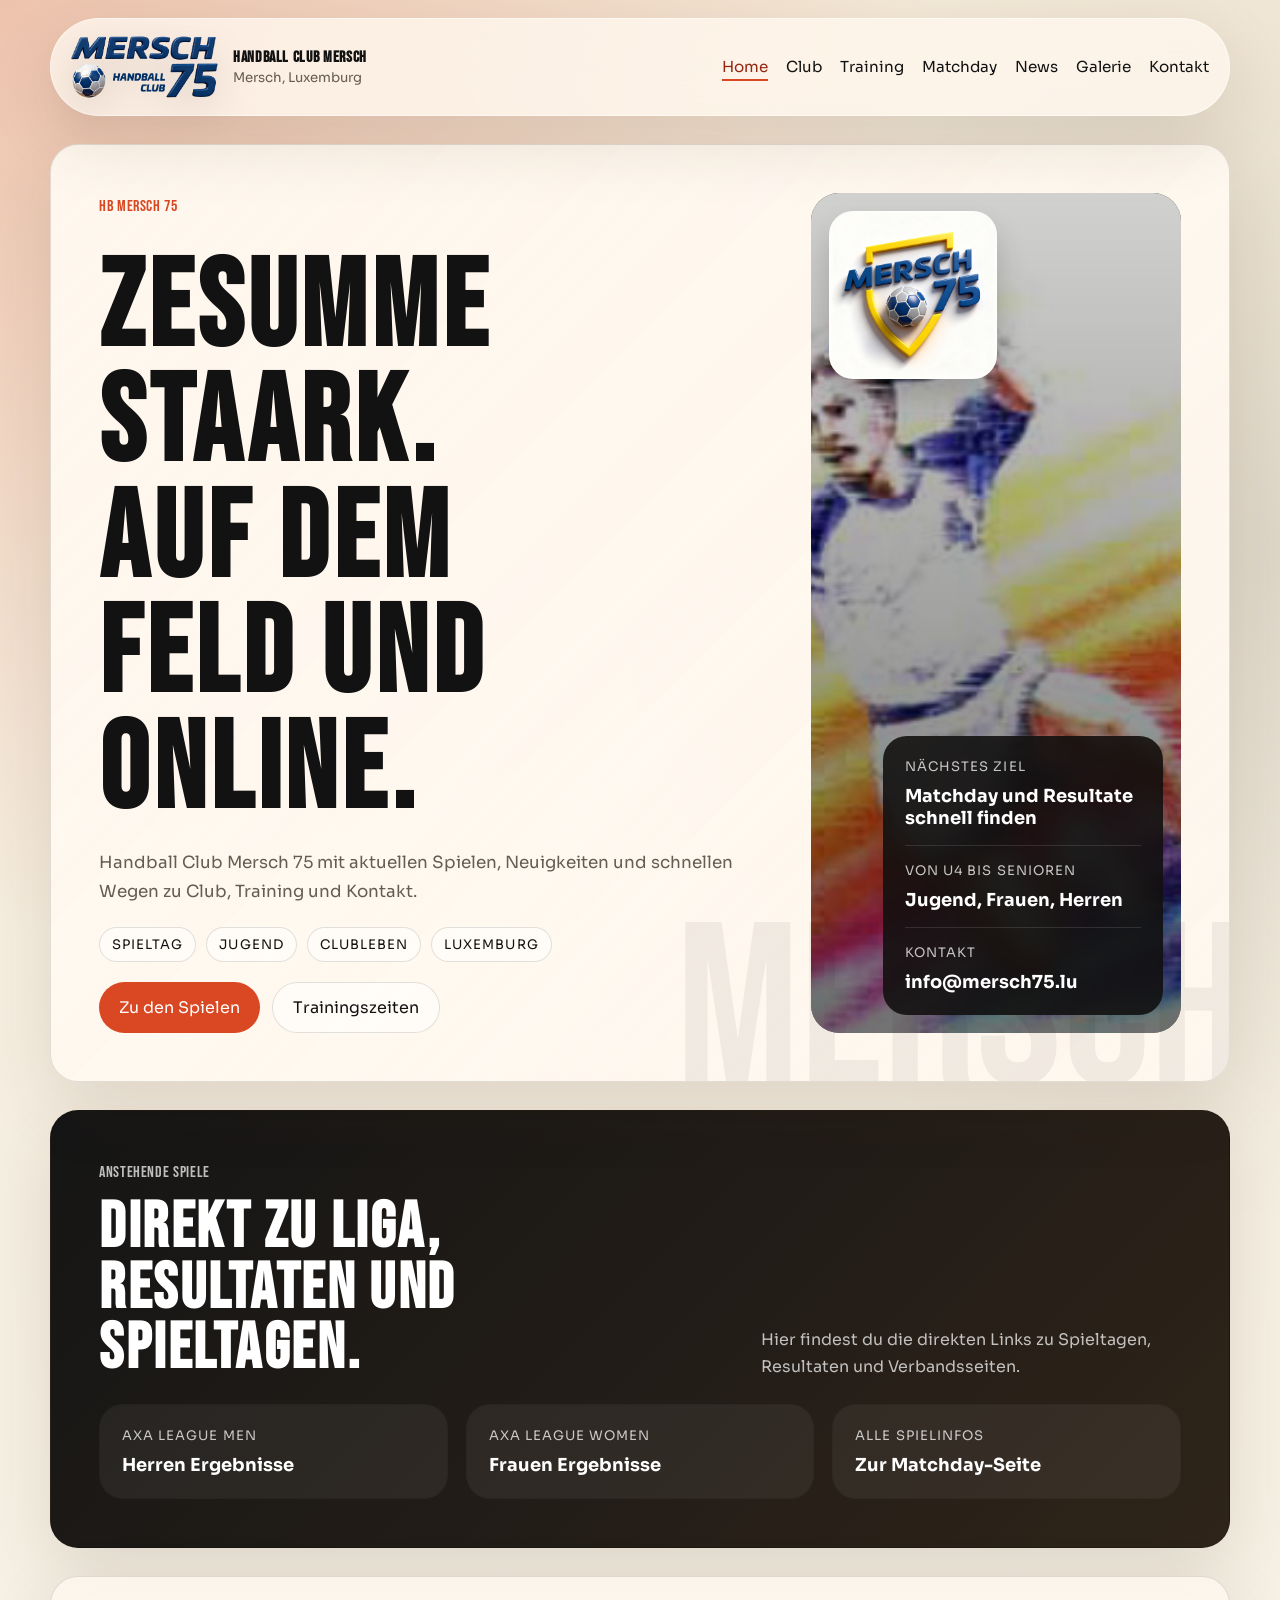
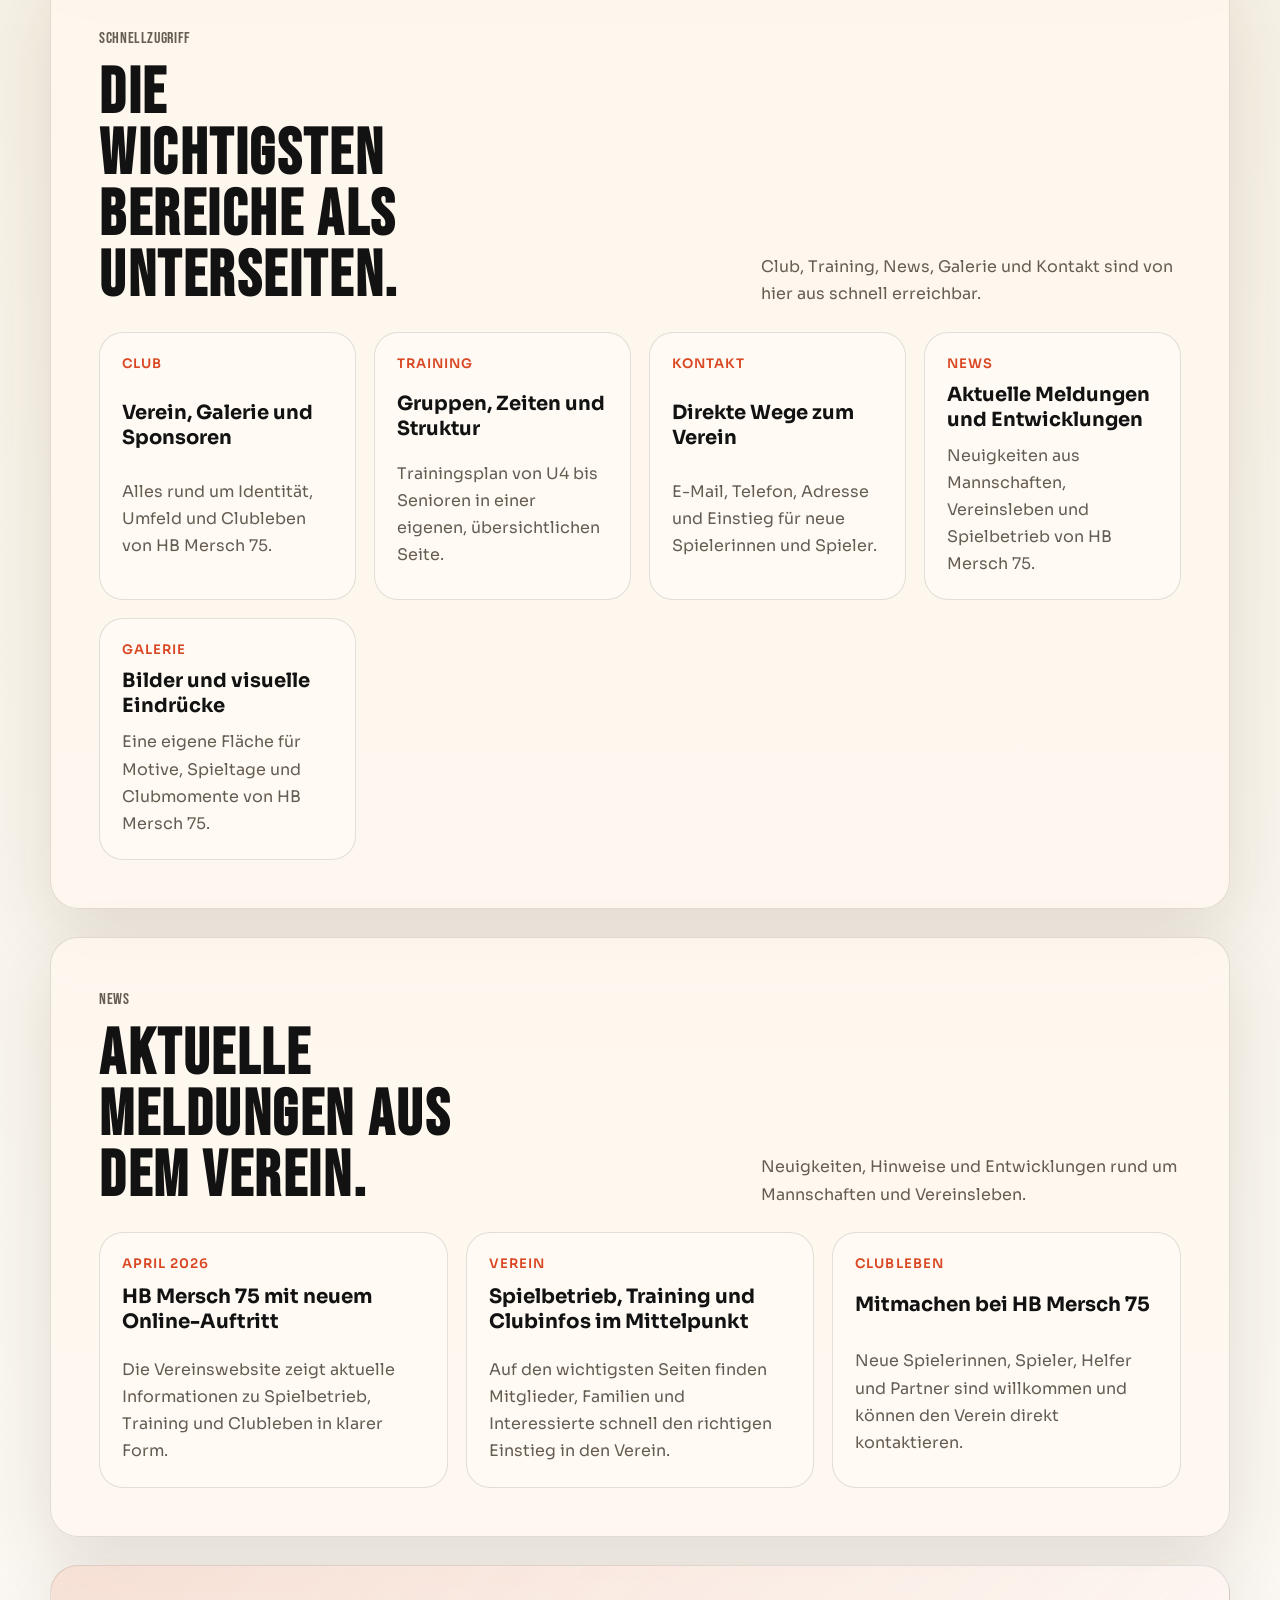
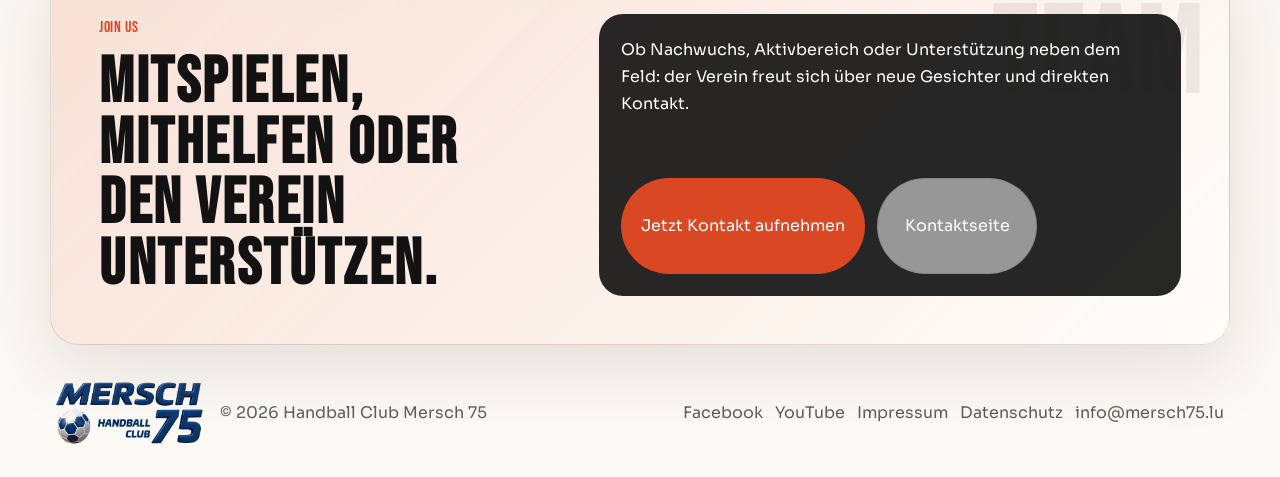
==== commit 73d3e2dc: "Clean up visitor-facing website copy" ====
--- a/index.html
+++ b/index.html
@@ -52,8 +52,8 @@
             <p class="eyebrow">HB Mersch 75</p>
             <h1>Zesumme staark. Auf dem Feld und online.</h1>
             <p class="hero-text">
-              Die Startseite konzentriert sich jetzt auf das Wesentliche: anstehende Spiele,
-              aktuelle Hinweise und schnelle Wege zu Club, Training und Kontakt.
+              Handball Club Mersch 75 mit aktuellen Spielen, Neuigkeiten und schnellen Wegen zu
+              Club, Training und Kontakt.
             </p>
             <div class="hero-meta">
               <span>Spieltag</span>
@@ -102,8 +102,7 @@
               <h2>Direkt zu Liga, Resultaten und Spieltagen.</h2>
             </div>
             <p>
-              Statt alle Inhalte auf einer Seite zu sammeln, liegt der Fokus hier auf dem schnellen
-              Einstieg in den Spielbetrieb.
+              Hier findest du die direkten Links zu Spieltagen, Resultaten und Verbandsseiten.
             </p>
           </div>
           <div class="link-panels">
@@ -129,8 +128,7 @@
               <h2>Die wichtigsten Bereiche als Unterseiten.</h2>
             </div>
             <p>
-              Der Rest der Website ist jetzt sauber auf eigene Seiten verteilt. So wird die
-              Navigation klarer und die Startseite bleibt kompakt.
+              Club, Training, News, Galerie und Kontakt sind von hier aus schnell erreichbar.
             </p>
           </div>
           <div class="teaser-grid">
@@ -152,7 +150,7 @@
             <a class="teaser-card" href="news.html">
               <span>News</span>
               <strong>Aktuelle Meldungen und Entwicklungen</strong>
-              <p>Kurze Vereinsupdates auf einer eigenen Seite statt mitten in der Gesamtstruktur.</p>
+              <p>Neuigkeiten aus Mannschaften, Vereinsleben und Spielbetrieb von HB Mersch 75.</p>
             </a>
             <a class="teaser-card" href="galerie.html">
               <span>Galerie</span>
@@ -166,11 +164,10 @@
           <div class="section-heading">
             <div>
               <p class="eyebrow">News</p>
-              <h2>Kurze Updates auf der Startseite.</h2>
-            </div>
-            <p>
-              Die Startseite zeigt nur die wichtigsten Meldungen. Später kann daraus leicht ein
-              eigenes News-Archiv werden.
+              <h2>Aktuelle Meldungen aus dem Verein.</h2>
+            </div>
+            <p>
+              Neuigkeiten, Hinweise und Entwicklungen rund um Mannschaften und Vereinsleben.
             </p>
           </div>
           <div id="news-list" class="news-list"></div>
@@ -183,8 +180,8 @@
           </div>
           <div class="join-box">
             <p>
-              Für den schnellen Einstieg reicht hier ein klarer Call to Action. Die ausführlichen
-              Infos bleiben auf den Unterseiten und können dort später präziser ausgebaut werden.
+              Ob Nachwuchs, Aktivbereich oder Unterstützung neben dem Feld: der Verein freut sich
+              über neue Gesichter und direkten Kontakt.
             </p>
             <div class="hero-actions">
               <a class="button button-primary" href="mailto:info@mersch75.lu?subject=Interesse%20an%20HB%20Mersch%2075">
